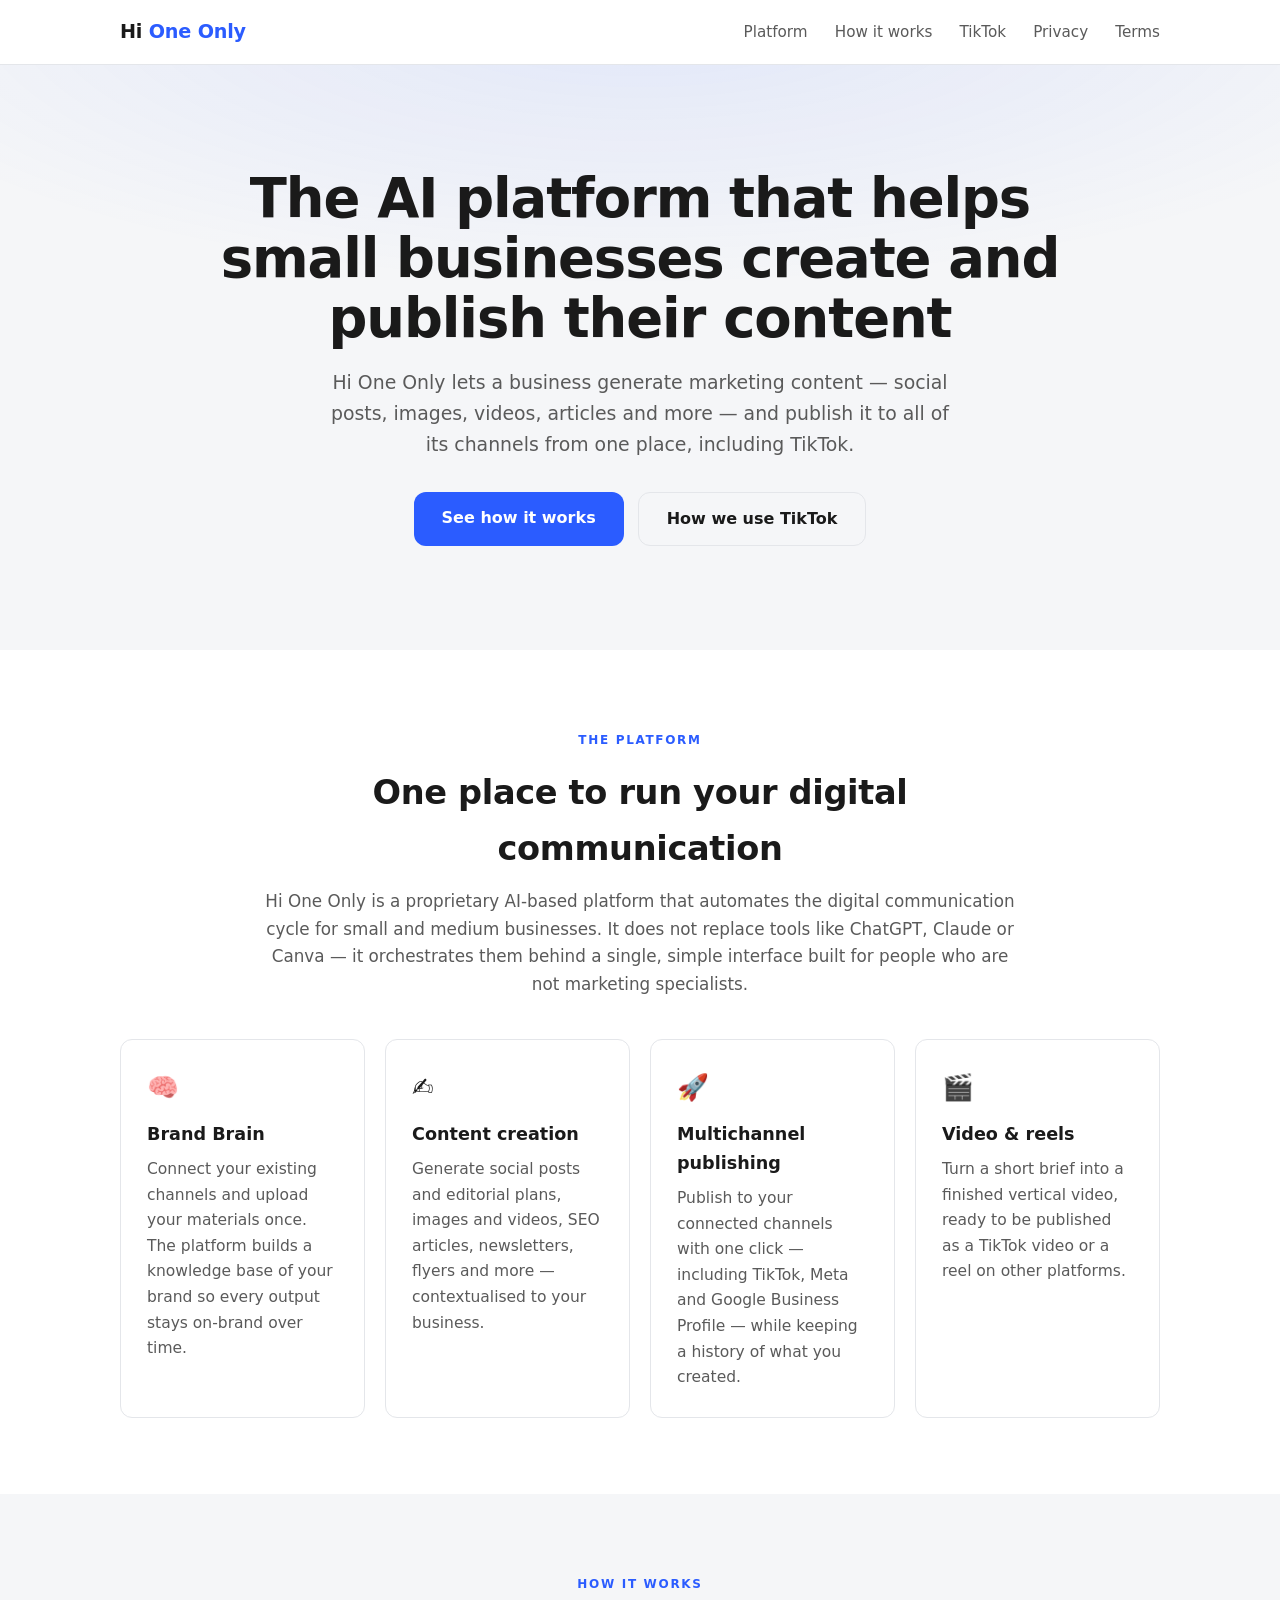
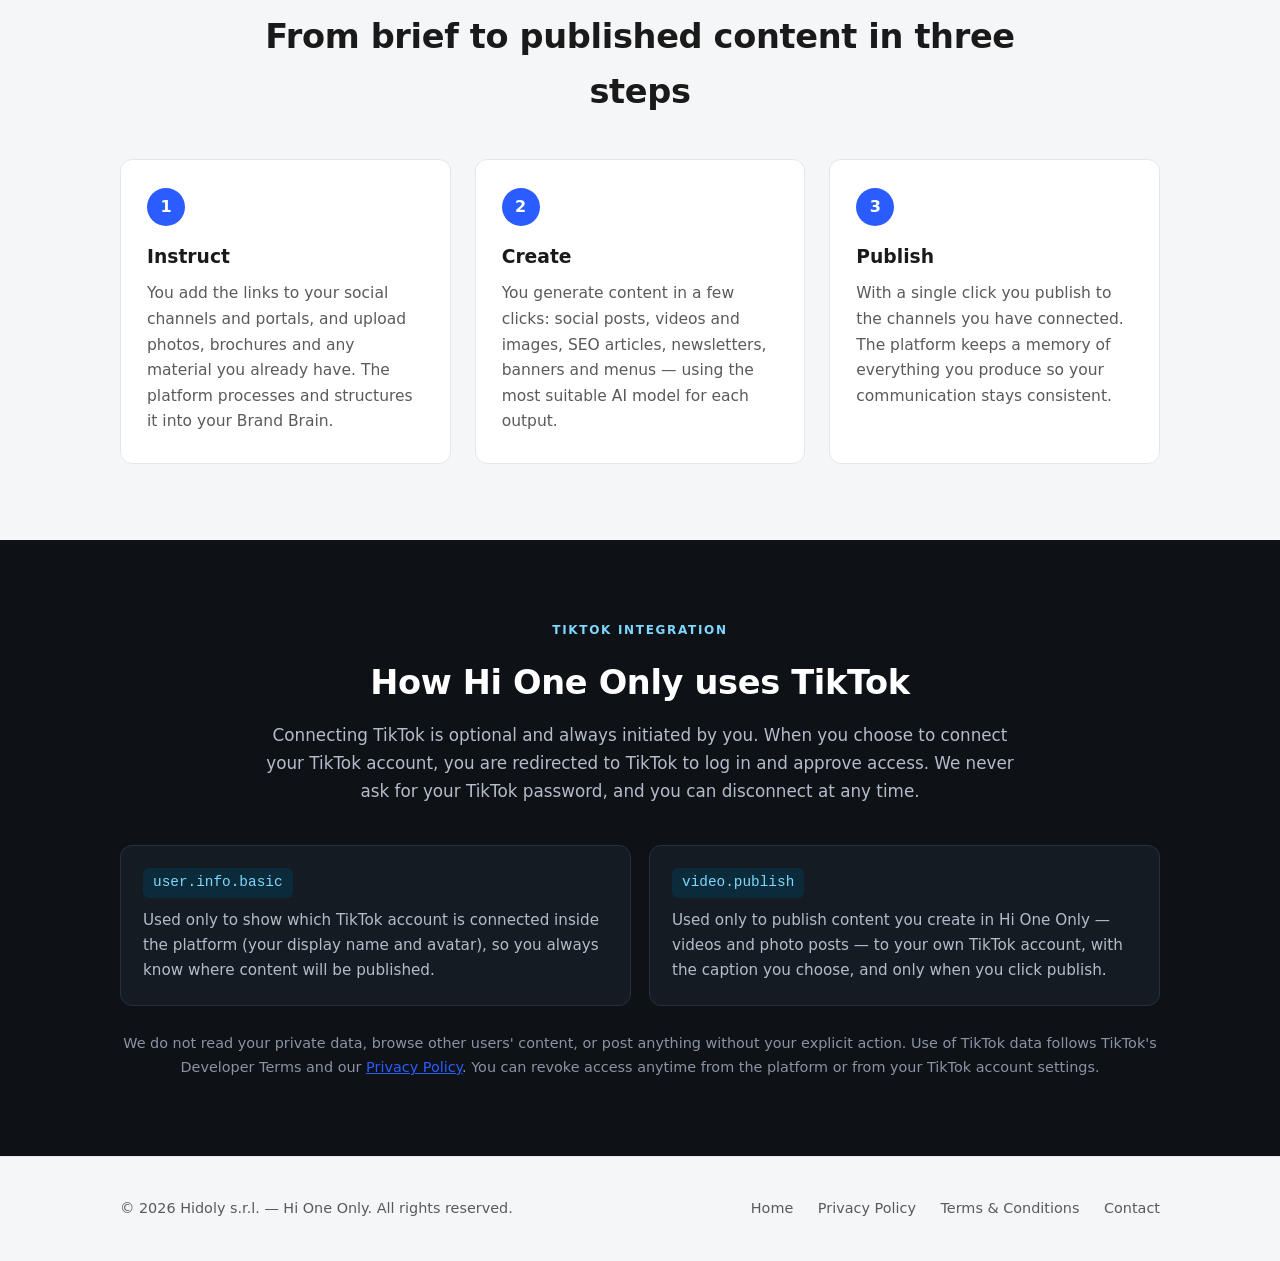
==== index.html @ 6230d69c "hioneonly.com" ====
<!DOCTYPE html>
<html lang="en">
<head>
  <meta charset="UTF-8" />
  <meta name="viewport" content="width=device-width, initial-scale=1.0" />
  <title>Hi One Only — AI content platform for small businesses</title>
  <meta name="description" content="Hi One Only is an AI-powered platform that lets small businesses create and publish marketing content across their channels, including TikTok, from a single place." />
  <link rel="stylesheet" href="css/style.css" />
</head>
<body>
  <header class="site-header">
    <div class="container header-inner">
      <a href="index.html" class="logo">Hi <span>One Only</span></a>
      <nav class="nav">
        <a href="#platform">Platform</a>
        <a href="#how">How it works</a>
        <a href="#tiktok">TikTok</a>
        <a href="privacy.html">Privacy</a>
        <a href="terms.html">Terms</a>
      </nav>
    </div>
  </header>

  <main>
    <section class="hero">
      <div class="container">
        <h1>The AI platform that helps small businesses create and publish their content</h1>
        <p class="hero-sub">
          Hi One Only lets a business generate marketing content — social posts, images,
          videos, articles and more — and publish it to all of its channels from one place,
          including TikTok.
        </p>
        <div class="hero-actions">
          <a href="#how" class="btn">See how it works</a>
          <a href="#tiktok" class="btn btn-ghost">How we use TikTok</a>
        </div>
      </div>
    </section>

    <!-- What the platform is -->
    <section id="platform" class="section">
      <div class="container">
        <div class="section-head">
          <span class="eyebrow">The platform</span>
          <h2>One place to run your digital communication</h2>
          <p>
            Hi One Only is a proprietary AI-based platform that automates the digital
            communication cycle for small and medium businesses. It does not replace tools
            like ChatGPT, Claude or Canva — it orchestrates them behind a single, simple
            interface built for people who are not marketing specialists.
          </p>
        </div>
        <div class="cards">
          <article class="card">
            <span class="ico" aria-hidden="true">🧠</span>
            <h3>Brand Brain</h3>
            <p>Connect your existing channels and upload your materials once. The platform builds a knowledge base of your brand so every output stays on-brand over time.</p>
          </article>
          <article class="card">
            <span class="ico" aria-hidden="true">✍️</span>
            <h3>Content creation</h3>
            <p>Generate social posts and editorial plans, images and videos, SEO articles, newsletters, flyers and more — contextualised to your business.</p>
          </article>
          <article class="card">
            <span class="ico" aria-hidden="true">🚀</span>
            <h3>Multichannel publishing</h3>
            <p>Publish to your connected channels with one click — including TikTok, Meta and Google Business Profile — while keeping a history of what you created.</p>
          </article>
          <article class="card">
            <span class="ico" aria-hidden="true">🎬</span>
            <h3>Video &amp; reels</h3>
            <p>Turn a short brief into a finished vertical video, ready to be published as a TikTok video or a reel on other platforms.</p>
          </article>
        </div>
      </div>
    </section>

    <!-- How it works -->
    <section id="how" class="section section-alt">
      <div class="container">
        <div class="section-head">
          <span class="eyebrow">How it works</span>
          <h2>From brief to published content in three steps</h2>
        </div>
        <div class="steps">
          <div class="step">
            <h3>Instruct</h3>
            <p>You add the links to your social channels and portals, and upload photos, brochures and any material you already have. The platform processes and structures it into your Brand Brain.</p>
          </div>
          <div class="step">
            <h3>Create</h3>
            <p>You generate content in a few clicks: social posts, videos and images, SEO articles, newsletters, banners and menus — using the most suitable AI model for each output.</p>
          </div>
          <div class="step">
            <h3>Publish</h3>
            <p>With a single click you publish to the channels you have connected. The platform keeps a memory of everything you produce so your communication stays consistent.</p>
          </div>
        </div>
      </div>
    </section>

    <!-- TikTok usage: the section reviewers look for -->
    <section id="tiktok" class="section tiktok">
      <div class="container">
        <div class="section-head">
          <span class="eyebrow">TikTok integration</span>
          <h2>How Hi One Only uses TikTok</h2>
          <p>
            Connecting TikTok is optional and always initiated by you. When you choose to
            connect your TikTok account, you are redirected to TikTok to log in and approve
            access. We never ask for your TikTok password, and you can disconnect at any time.
          </p>
        </div>
        <div class="scopes">
          <div class="scope">
            <code>user.info.basic</code>
            <p>Used only to show which TikTok account is connected inside the platform (your display name and avatar), so you always know where content will be published.</p>
          </div>
          <div class="scope">
            <code>video.publish</code>
            <p>Used only to publish content you create in Hi One Only — videos and photo posts — to your own TikTok account, with the caption you choose, and only when you click publish.</p>
          </div>
        </div>
        <p class="note">
          We do not read your private data, browse other users' content, or post anything
          without your explicit action. Use of TikTok data follows TikTok's Developer Terms
          and our <a href="privacy.html">Privacy Policy</a>. You can revoke access anytime
          from the platform or from your TikTok account settings.
        </p>
      </div>
    </section>
  </main>

  <footer class="site-footer">
    <div class="container footer-inner">
      <p>&copy; 2026 Hidoly s.r.l. — Hi One Only. All rights reserved.</p>
      <nav class="footer-links">
        <a href="index.html">Home</a>
        <a href="privacy.html">Privacy Policy</a>
        <a href="terms.html">Terms &amp; Conditions</a>
        <a href="mailto:areait@hidoly.com">Contact</a>
      </nav>
    </div>
  </footer>
</body>
</html>
---- css/style.css ----
/* === Reset base === */
* { margin: 0; padding: 0; box-sizing: border-box; }

:root {
  --bg: #ffffff;
  --bg-alt: #f5f6f8;
  --bg-dark: #0e1116;
  --text: #1a1a1a;
  --muted: #5a5a5a;
  --accent: #2b5cff;
  --accent-dark: #1e46d1;
  --border: #e4e6ea;
  --warn-bg: #fff8e6;
  --warn-border: #f0d48a;
  --warn-text: #7a5a00;
  --radius: 12px;
  --max-width: 1080px;
  --max-read: 760px;
}

html { scroll-behavior: smooth; }

body {
  font-family: system-ui, -apple-system, "Segoe UI", Roboto, sans-serif;
  color: var(--text);
  background: var(--bg);
  line-height: 1.65;
  -webkit-font-smoothing: antialiased;
}

a { color: var(--accent); }

.container {
  max-width: var(--max-width);
  margin: 0 auto;
  padding: 0 20px;
}

/* === Header === */
.site-header {
  border-bottom: 1px solid var(--border);
  position: sticky;
  top: 0;
  background: rgba(255, 255, 255, 0.9);
  backdrop-filter: blur(8px);
  z-index: 10;
}
.header-inner {
  display: flex;
  align-items: center;
  justify-content: space-between;
  height: 64px;
  gap: 16px;
}
.logo {
  font-weight: 800;
  font-size: 1.2rem;
  text-decoration: none;
  color: var(--text);
  letter-spacing: -0.01em;
}
.logo span { color: var(--accent); }
.nav a {
  margin-left: 22px;
  text-decoration: none;
  color: var(--muted);
  font-size: 0.95rem;
}
.nav a:hover { color: var(--text); }

/* === Hero === */
.hero {
  padding: 104px 0;
  text-align: center;
  background:
    radial-gradient(1200px 400px at 50% -10%, rgba(43, 92, 255, 0.10), transparent 70%),
    var(--bg-alt);
}
.hero h1 {
  font-size: clamp(2rem, 5.2vw, 3.4rem);
  line-height: 1.1;
  letter-spacing: -0.02em;
  margin-bottom: 18px;
  max-width: 860px;
  margin-inline: auto;
}
.hero-sub {
  font-size: 1.18rem;
  color: var(--muted);
  max-width: 640px;
  margin: 0 auto 32px;
}
.hero-actions { display: flex; gap: 14px; justify-content: center; flex-wrap: wrap; }

.btn {
  display: inline-block;
  background: var(--accent);
  color: #fff;
  text-decoration: none;
  padding: 13px 28px;
  border-radius: var(--radius);
  font-weight: 600;
  transition: background 0.2s, transform 0.05s;
}
.btn:hover { background: var(--accent-dark); }
.btn:active { transform: translateY(1px); }
.btn-ghost {
  background: transparent;
  color: var(--text);
  border: 1px solid var(--border);
}
.btn-ghost:hover { background: #fff; border-color: var(--muted); }

/* === Sections === */
.section { padding: 76px 0; }
.section-alt { background: var(--bg-alt); }
.section-head { max-width: var(--max-read); margin: 0 auto 40px; text-align: center; }
.section h2 {
  font-size: clamp(1.6rem, 3vw, 2.1rem);
  letter-spacing: -0.01em;
  margin-bottom: 12px;
}
.section-head p { color: var(--muted); font-size: 1.05rem; }
.eyebrow {
  display: inline-block;
  text-transform: uppercase;
  letter-spacing: 0.14em;
  font-size: 0.75rem;
  font-weight: 700;
  color: var(--accent);
  margin-bottom: 14px;
}

/* === Cards / features === */
.cards {
  display: grid;
  grid-template-columns: repeat(auto-fit, minmax(240px, 1fr));
  gap: 20px;
}
.card {
  background: var(--bg);
  border: 1px solid var(--border);
  border-radius: var(--radius);
  padding: 26px;
}
.card .ico { font-size: 1.6rem; margin-bottom: 12px; display: block; }
.card h3 { margin-bottom: 8px; font-size: 1.1rem; }
.card p { color: var(--muted); font-size: 0.97rem; }

/* === Steps === */
.steps {
  display: grid;
  grid-template-columns: repeat(auto-fit, minmax(260px, 1fr));
  gap: 24px;
  counter-reset: step;
}
.step {
  position: relative;
  padding: 28px 26px;
  background: var(--bg);
  border: 1px solid var(--border);
  border-radius: var(--radius);
}
.step::before {
  counter-increment: step;
  content: counter(step);
  display: flex;
  align-items: center;
  justify-content: center;
  width: 38px; height: 38px;
  background: var(--accent);
  color: #fff;
  font-weight: 700;
  border-radius: 50%;
  margin-bottom: 16px;
}
.step h3 { margin-bottom: 8px; }
.step p { color: var(--muted); font-size: 0.97rem; }

/* === TikTok usage section === */
.tiktok {
  background: var(--bg-dark);
  color: #eef1f6;
}
.tiktok .eyebrow { color: #7fd7ff; }
.tiktok h2 { color: #fff; }
.tiktok .section-head p { color: #b4bcca; }
.scopes {
  display: grid;
  grid-template-columns: repeat(auto-fit, minmax(260px, 1fr));
  gap: 18px;
  margin-top: 10px;
}
.scope {
  border: 1px solid #26303d;
  background: #151b23;
  border-radius: var(--radius);
  padding: 22px;
}
.scope code {
  display: inline-block;
  background: #0b2a3a;
  color: #7fd7ff;
  padding: 3px 10px;
  border-radius: 6px;
  font-size: 0.9rem;
  margin-bottom: 10px;
}
.scope p { color: #b4bcca; font-size: 0.95rem; }
.tiktok .note { color: #8b93a3; font-size: 0.9rem; margin-top: 26px; text-align: center; }

/* === Legal / long-form pages === */
.page-head {
  padding: 64px 0 40px;
  border-bottom: 1px solid var(--border);
  background: var(--bg-alt);
}
.page-head h1 { font-size: clamp(1.8rem, 4vw, 2.6rem); letter-spacing: -0.02em; }
.page-head .updated { color: var(--muted); margin-top: 8px; font-size: 0.95rem; }

.legal { padding: 48px 0 72px; }
.legal .container { max-width: var(--max-read); }
.legal h2 {
  font-size: 1.35rem;
  margin: 40px 0 12px;
  padding-top: 8px;
}
.legal h2:first-of-type { margin-top: 0; }
.legal h3 { font-size: 1.08rem; margin: 24px 0 8px; }
.legal p, .legal li { color: #33373d; }
.legal p { margin-bottom: 14px; }
.legal ul, .legal ol { margin: 0 0 16px 22px; }
.legal li { margin-bottom: 8px; }
.legal .toc {
  background: var(--bg-alt);
  border: 1px solid var(--border);
  border-radius: var(--radius);
  padding: 20px 24px;
  margin-bottom: 40px;
}
.legal .toc h2 { margin: 0 0 10px; font-size: 1rem; }
.legal .toc ol { margin-bottom: 0; }

/* === Placeholder to confirm === */
.placeholder {
  background: var(--warn-bg);
  border: 1px dashed var(--warn-border);
  color: var(--warn-text);
  padding: 2px 8px;
  border-radius: 6px;
  font-weight: 600;
  font-size: 0.92em;
}
.notice {
  background: var(--warn-bg);
  border: 1px solid var(--warn-border);
  color: var(--warn-text);
  border-radius: var(--radius);
  padding: 16px 20px;
  margin-bottom: 32px;
  font-size: 0.95rem;
}

/* === Footer === */
.site-footer {
  border-top: 1px solid var(--border);
  padding: 40px 0;
  color: var(--muted);
  font-size: 0.9rem;
  background: var(--bg-alt);
}
.footer-inner {
  display: flex;
  justify-content: space-between;
  align-items: center;
  gap: 20px;
  flex-wrap: wrap;
}
.footer-links a {
  color: var(--muted);
  text-decoration: none;
  margin-left: 20px;
}
.footer-links a:hover { color: var(--text); }
.footer-links a:first-child { margin-left: 0; }

@media (max-width: 640px) {
  .nav { display: none; }
  .hero { padding: 72px 0; }
  .footer-inner { flex-direction: column; text-align: center; }
  .footer-links a { margin: 0 10px; }
}
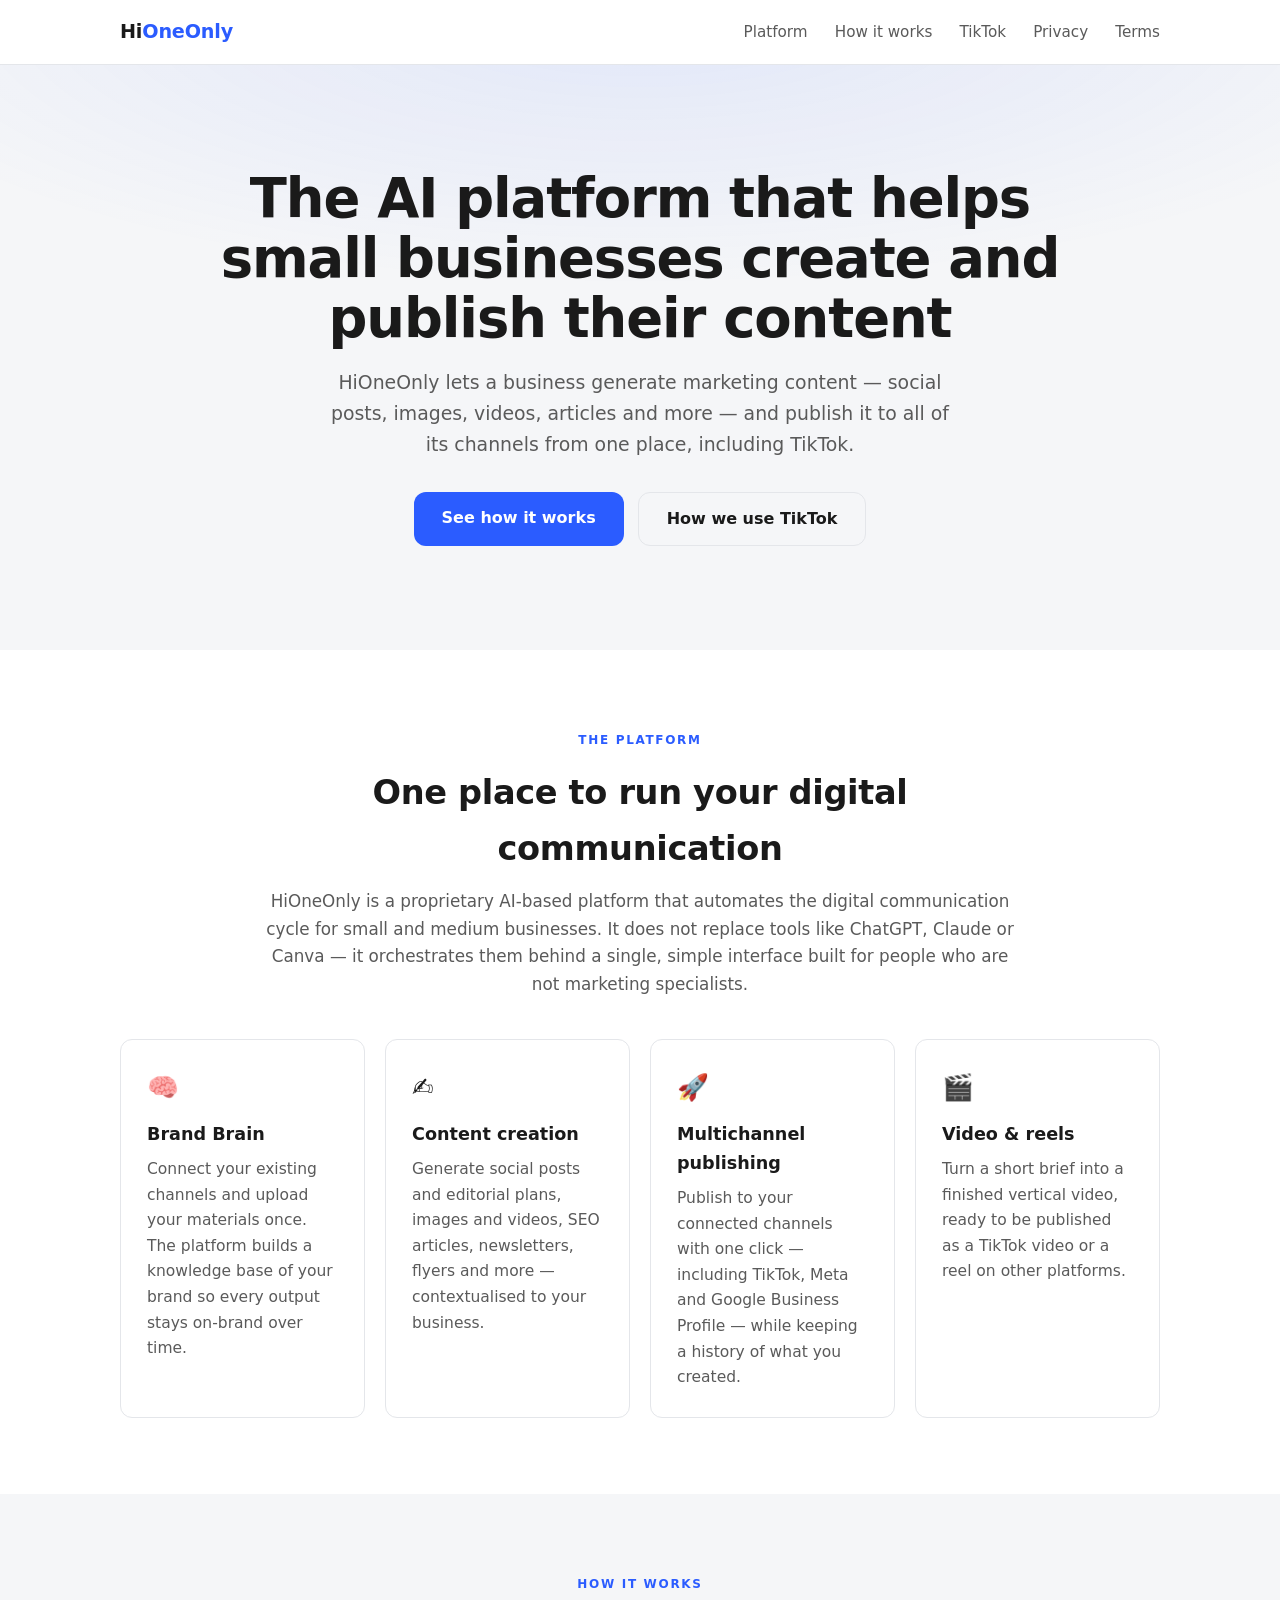
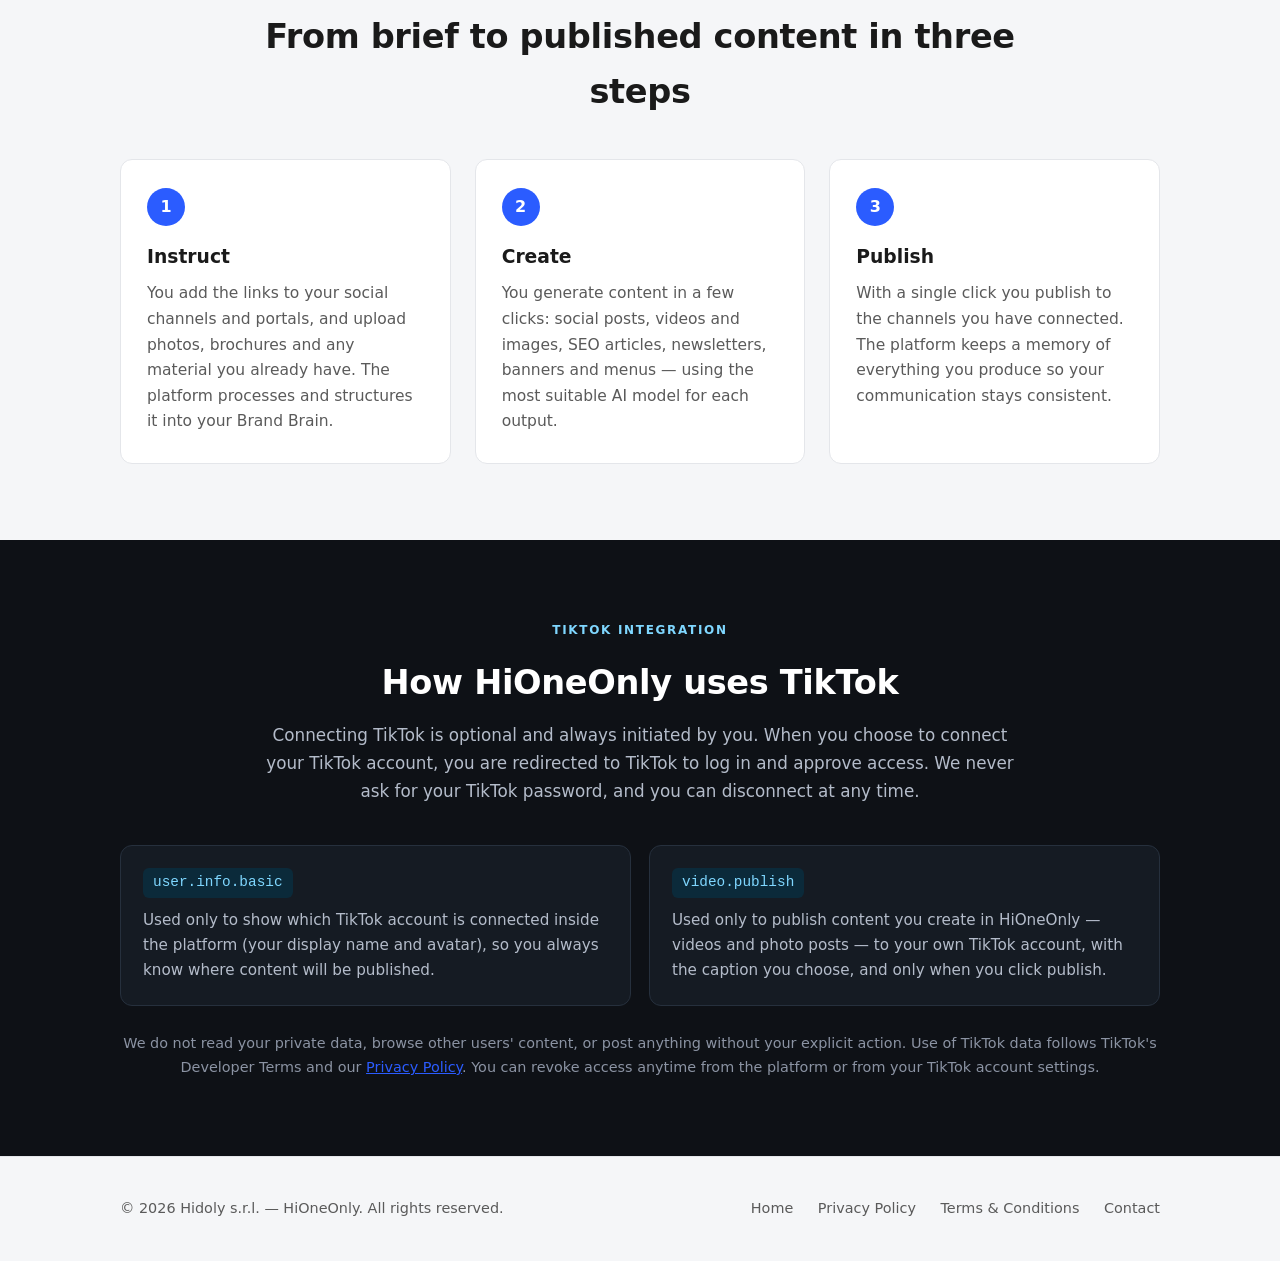
==== commit 48831f27: "fix" ====
--- a/index.html
+++ b/index.html
@@ -3,14 +3,14 @@
 <head>
   <meta charset="UTF-8" />
   <meta name="viewport" content="width=device-width, initial-scale=1.0" />
-  <title>Hi One Only — AI content platform for small businesses</title>
-  <meta name="description" content="Hi One Only is an AI-powered platform that lets small businesses create and publish marketing content across their channels, including TikTok, from a single place." />
+  <title>HiOneOnly — AI content platform for small businesses</title>
+  <meta name="description" content="HiOneOnly is an AI-powered platform that lets small businesses create and publish marketing content across their channels, including TikTok, from a single place." />
   <link rel="stylesheet" href="css/style.css" />
 </head>
 <body>
   <header class="site-header">
     <div class="container header-inner">
-      <a href="index.html" class="logo">Hi <span>One Only</span></a>
+      <a href="index.html" class="logo">Hi<span>OneOnly</span></a>
       <nav class="nav">
         <a href="#platform">Platform</a>
         <a href="#how">How it works</a>
@@ -26,7 +26,7 @@
       <div class="container">
         <h1>The AI platform that helps small businesses create and publish their content</h1>
         <p class="hero-sub">
-          Hi One Only lets a business generate marketing content — social posts, images,
+          HiOneOnly lets a business generate marketing content — social posts, images,
           videos, articles and more — and publish it to all of its channels from one place,
           including TikTok.
         </p>
@@ -44,7 +44,7 @@
           <span class="eyebrow">The platform</span>
           <h2>One place to run your digital communication</h2>
           <p>
-            Hi One Only is a proprietary AI-based platform that automates the digital
+            HiOneOnly is a proprietary AI-based platform that automates the digital
             communication cycle for small and medium businesses. It does not replace tools
             like ChatGPT, Claude or Canva — it orchestrates them behind a single, simple
             interface built for people who are not marketing specialists.
@@ -104,7 +104,7 @@
       <div class="container">
         <div class="section-head">
           <span class="eyebrow">TikTok integration</span>
-          <h2>How Hi One Only uses TikTok</h2>
+          <h2>How HiOneOnly uses TikTok</h2>
           <p>
             Connecting TikTok is optional and always initiated by you. When you choose to
             connect your TikTok account, you are redirected to TikTok to log in and approve
@@ -118,7 +118,7 @@
           </div>
           <div class="scope">
             <code>video.publish</code>
-            <p>Used only to publish content you create in Hi One Only — videos and photo posts — to your own TikTok account, with the caption you choose, and only when you click publish.</p>
+            <p>Used only to publish content you create in HiOneOnly — videos and photo posts — to your own TikTok account, with the caption you choose, and only when you click publish.</p>
           </div>
         </div>
         <p class="note">
@@ -133,7 +133,7 @@
 
   <footer class="site-footer">
     <div class="container footer-inner">
-      <p>&copy; 2026 Hidoly s.r.l. — Hi One Only. All rights reserved.</p>
+      <p>&copy; 2026 Hidoly s.r.l. — HiOneOnly. All rights reserved.</p>
       <nav class="footer-links">
         <a href="index.html">Home</a>
         <a href="privacy.html">Privacy Policy</a>
